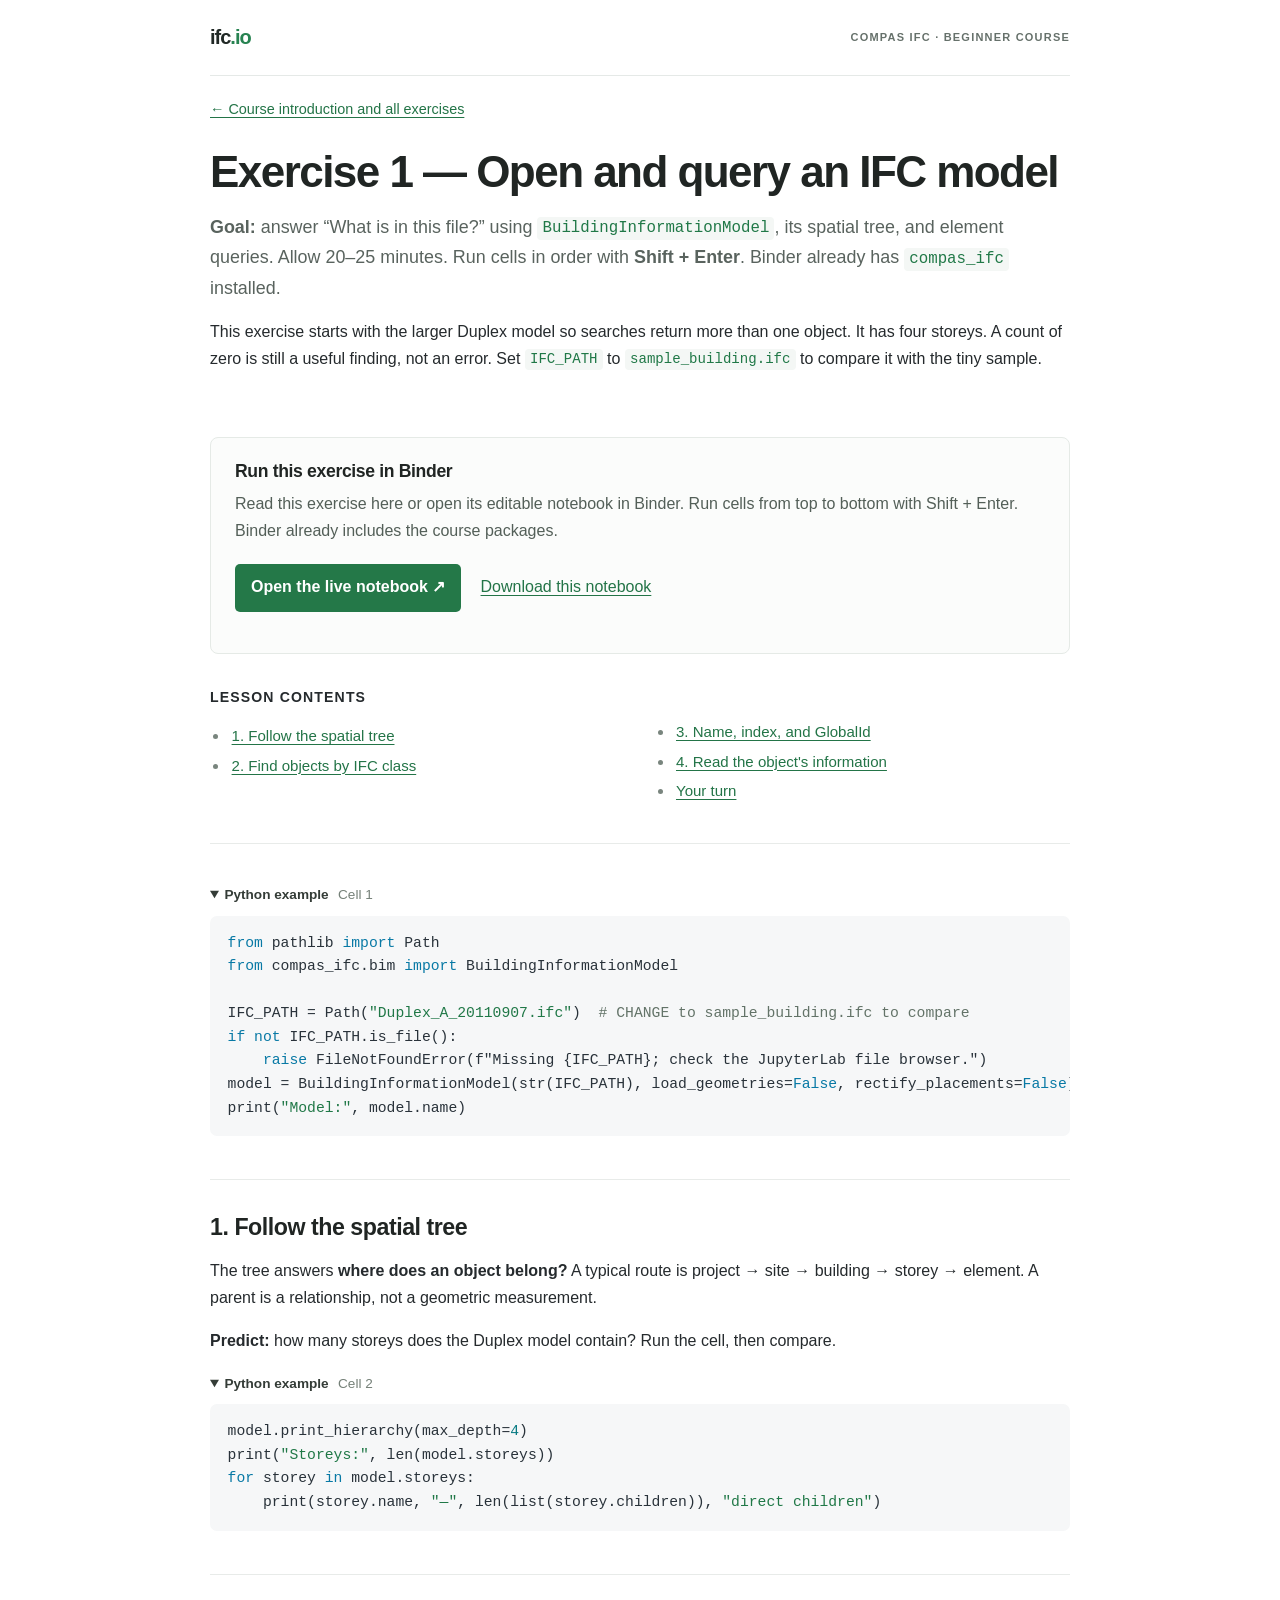
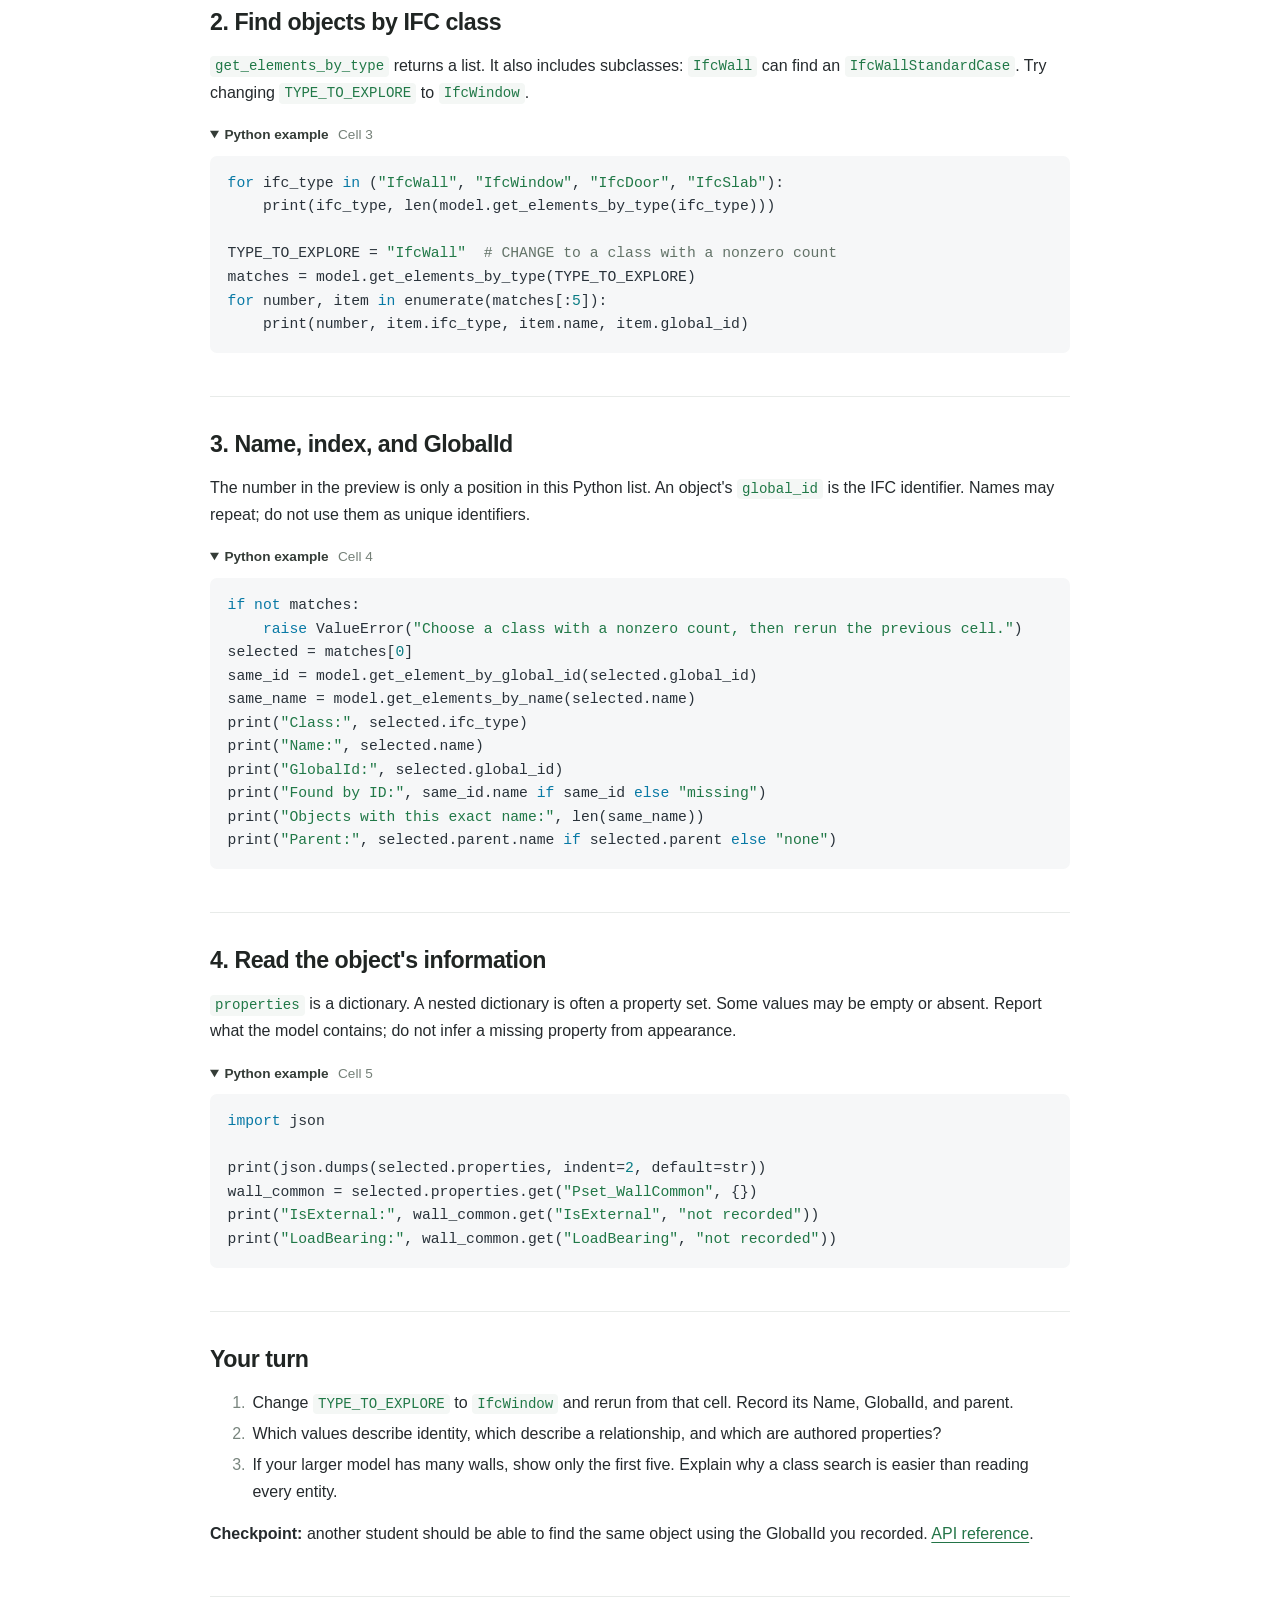
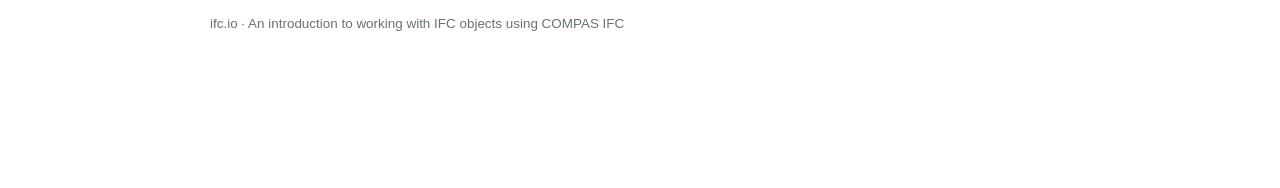
==== site/01_open_and_query.html @ 611ffff2 "Add browser-based COMPAS IFC exercise course" ====
<!doctype html>
<html lang="en">
<head>
  <meta charset="utf-8">
  <meta name="viewport" content="width=device-width, initial-scale=1">
  <meta http-equiv="Content-Security-Policy" content="default-src 'none'; style-src 'self'; img-src 'self' data:; base-uri 'none'; form-action 'none'; frame-ancestors 'none'">
  <meta name="referrer" content="no-referrer">
  <meta name="description" content="A beginner browser course for exploring, editing, viewing, and checking IFC objects with COMPAS IFC.">
  <title>ifc.io — Learn to work with IFC objects</title>
  <link rel="stylesheet" href="style.css">
</head>
<body>
  <main>
    <a class="skip-link" href="#lesson">Skip to lesson</a>
    <div class="sitebar"><a class="brand" href="index.html">ifc<span>.io</span></a><small>COMPAS IFC · Beginner course</small></div>
    <p class="back-link"><a href="index.html">← Course introduction and all exercises</a></p>
    <header class="hero"><h1>Exercise 1 — Open and query an IFC model</h1>
<p><strong>Goal:</strong> answer “What is in this file?” using <code>BuildingInformationModel</code>, its spatial tree, and element queries. Allow 20–25 minutes. Run cells in order with <strong>Shift + Enter</strong>. Binder already has <code>compas_ifc</code> installed.</p>
<p>This exercise starts with the larger Duplex model so searches return more than one object. It has four storeys. A count of zero is still a useful finding, not an error. Set <code>IFC_PATH</code> to <code>sample_building.ifc</code> to compare it with the tiny sample.</p></header>
    <section class="start" aria-labelledby="start-title">
      <h2 id="start-title">Run this exercise in Binder</h2>
      <p>Read this exercise here or open its editable notebook in Binder. Run cells from top to bottom with Shift + Enter. Binder already includes the course packages.</p>
      <div class="downloads"><a class="launch" href="https://mybinder.org/v2/gh/savino-di-noi/compas_ifc_ulb.io/main?urlpath=lab/tree/01_open_and_query.ipynb" rel="noopener noreferrer">Open the live notebook ↗</a><a href="01_open_and_query.ipynb" download>Download this notebook</a></div>
    </section>

    <nav aria-label="Lesson contents"><strong>Lesson contents</strong><ul><li><a href="#section-1">1. Follow the spatial tree</a></li><li><a href="#section-2">2. Find objects by IFC class</a></li><li><a href="#section-3">3. Name, index, and GlobalId</a></li><li><a href="#section-4">4. Read the object's information</a></li><li><a href="#section-5">Your turn</a></li></ul></nav>
    <article id="lesson">
    <details class="code-cell" open><summary>Python example <span>Cell 1</span></summary><pre><code><span class="tok-keyword">from</span> pathlib <span class="tok-keyword">import</span> Path
<span class="tok-keyword">from</span> compas_ifc.bim <span class="tok-keyword">import</span> BuildingInformationModel

IFC_PATH = Path(<span class="tok-string">"Duplex_A_20110907.ifc"</span>)  <span class="tok-comment"># CHANGE to sample_building.ifc to compare</span>
<span class="tok-keyword">if</span> <span class="tok-keyword">not</span> IFC_PATH.is_file():
    <span class="tok-keyword">raise</span> FileNotFoundError(f"Missing {IFC_PATH}; check the JupyterLab file browser.")
model = BuildingInformationModel(str(IFC_PATH), load_geometries=<span class="tok-keyword">False</span>, rectify_placements=<span class="tok-keyword">False</span>)
print(<span class="tok-string">"Model:"</span>, model.name)</code></pre></details>
<h2 id="section-1">1. Follow the spatial tree</h2>
<p>The tree answers <strong>where does an object belong?</strong> A typical route is project → site → building → storey → element. A parent is a relationship, not a geometric measurement.</p>
<p><strong>Predict:</strong> how many storeys does the Duplex model contain? Run the cell, then compare.</p>
<details class="code-cell" open><summary>Python example <span>Cell 2</span></summary><pre><code>model.print_hierarchy(max_depth=<span class="tok-number">4</span>)
print(<span class="tok-string">"Storeys:"</span>, len(model.storeys))
<span class="tok-keyword">for</span> storey <span class="tok-keyword">in</span> model.storeys:
    print(storey.name, <span class="tok-string">"—"</span>, len(list(storey.children)), <span class="tok-string">"direct children"</span>)</code></pre></details>
<h2 id="section-2">2. Find objects by IFC class</h2>
<p><code>get_elements_by_type</code> returns a list. It also includes subclasses: <code>IfcWall</code> can find an <code>IfcWallStandardCase</code>. Try changing <code>TYPE_TO_EXPLORE</code> to <code>IfcWindow</code>.</p>
<details class="code-cell" open><summary>Python example <span>Cell 3</span></summary><pre><code><span class="tok-keyword">for</span> ifc_type <span class="tok-keyword">in</span> (<span class="tok-string">"IfcWall"</span>, <span class="tok-string">"IfcWindow"</span>, <span class="tok-string">"IfcDoor"</span>, <span class="tok-string">"IfcSlab"</span>):
    print(ifc_type, len(model.get_elements_by_type(ifc_type)))

TYPE_TO_EXPLORE = <span class="tok-string">"IfcWall"</span>  <span class="tok-comment"># CHANGE to a class with a nonzero count</span>
matches = model.get_elements_by_type(TYPE_TO_EXPLORE)
<span class="tok-keyword">for</span> number, item <span class="tok-keyword">in</span> enumerate(matches[:<span class="tok-number">5</span>]):
    print(number, item.ifc_type, item.name, item.global_id)</code></pre></details>
<h2 id="section-3">3. Name, index, and GlobalId</h2>
<p>The number in the preview is only a position in this Python list. An object's <code>global_id</code> is the IFC identifier. Names may repeat; do not use them as unique identifiers.</p>
<details class="code-cell" open><summary>Python example <span>Cell 4</span></summary><pre><code><span class="tok-keyword">if</span> <span class="tok-keyword">not</span> matches:
    <span class="tok-keyword">raise</span> ValueError(<span class="tok-string">"Choose a class with a nonzero count, then rerun the previous cell."</span>)
selected = matches[<span class="tok-number">0</span>]
same_id = model.get_element_by_global_id(selected.global_id)
same_name = model.get_elements_by_name(selected.name)
print(<span class="tok-string">"Class:"</span>, selected.ifc_type)
print(<span class="tok-string">"Name:"</span>, selected.name)
print(<span class="tok-string">"GlobalId:"</span>, selected.global_id)
print(<span class="tok-string">"Found by ID:"</span>, same_id.name <span class="tok-keyword">if</span> same_id <span class="tok-keyword">else</span> <span class="tok-string">"missing"</span>)
print(<span class="tok-string">"Objects with this exact name:"</span>, len(same_name))
print(<span class="tok-string">"Parent:"</span>, selected.parent.name <span class="tok-keyword">if</span> selected.parent <span class="tok-keyword">else</span> <span class="tok-string">"none"</span>)</code></pre></details>
<h2 id="section-4">4. Read the object's information</h2>
<p><code>properties</code> is a dictionary. A nested dictionary is often a property set. Some values may be empty or absent. Report what the model contains; do not infer a missing property from appearance.</p>
<details class="code-cell" open><summary>Python example <span>Cell 5</span></summary><pre><code><span class="tok-keyword">import</span> json

print(json.dumps(selected.properties, indent=<span class="tok-number">2</span>, default=str))
wall_common = selected.properties.get(<span class="tok-string">"Pset_WallCommon"</span>, {})
print(<span class="tok-string">"IsExternal:"</span>, wall_common.get(<span class="tok-string">"IsExternal"</span>, <span class="tok-string">"not recorded"</span>))
print(<span class="tok-string">"LoadBearing:"</span>, wall_common.get(<span class="tok-string">"LoadBearing"</span>, <span class="tok-string">"not recorded"</span>))</code></pre></details>
<h2 id="section-5">Your turn</h2>
<ol><li>Change <code>TYPE_TO_EXPLORE</code> to <code>IfcWindow</code> and rerun from that cell. Record its Name, GlobalId, and parent.</li><li>Which values describe identity, which describe a relationship, and which are authored properties?</li><li>If your larger model has many walls, show only the first five. Explain why a class search is easier than reading every entity.</li></ol>
<p><strong>Checkpoint:</strong> another student should be able to find the same object using the GlobalId you recorded. <a href="https://compas.dev/compas_ifc/latest/tutorials/01_open_a_model.html">API reference</a>.</p>
    </article>
    <footer class="footer">ifc.io · An introduction to working with IFC objects using COMPAS IFC</footer>
  </main>
</body>
</html>
---- site/style.css ----
:root {
  color-scheme: light;
  font-family: Inter, -apple-system, BlinkMacSystemFont, "Segoe UI", sans-serif;
}

* { box-sizing: border-box; }
html { scroll-behavior: smooth; }

body {
  margin: 0;
  background: #fff;
  color: #252a2d;
  font-size: 16px;
  line-height: 1.68;
}

main {
  width: min(100% - 3rem, 860px);
  margin: 0 auto;
  padding: 0 0 5rem;
}

.sitebar {
  display: flex;
  justify-content: space-between;
  align-items: center;
  gap: 1rem;
  min-height: 76px;
  border-bottom: 1px solid #e5e9e7;
}

.brand {
  color: #202825;
  font-size: 20px;
  font-weight: 750;
  letter-spacing: -.05em;
  text-decoration: none;
}
.brand span { color: #278351; }
.sitebar small {
  color: #66716b;
  font-size: 11px;
  font-weight: 700;
  letter-spacing: .11em;
  text-transform: uppercase;
}

.hero { padding: 3.3rem 0 1.5rem; }
.hero h1 {
  margin: 0 0 1rem;
  font-size: clamp(2rem, 5vw, 2.75rem);
  letter-spacing: -.035em;
  line-height: 1.12;
}
.hero p:first-of-type { color: #59635e; font-size: 1.12rem; }
h1, h2, h3 { color: #202523; line-height: 1.3; }
h2 {
  margin: 2.7rem 0 1rem;
  padding-top: 2rem;
  border-top: 1px solid #e8ebe9;
  font-size: 1.45rem;
  letter-spacing: -.02em;
  scroll-margin-top: 1rem;
}
article > h2:first-child { margin-top: 0; padding-top: 0; border-top: 0; }
h3 { margin: 1.8rem 0 .65rem; font-size: 1.08rem; }
p, ul, ol { margin: 0 0 1rem; }
li { padding-left: .15rem; margin: .25rem 0; }
li::marker { color: #79857e; }

a { color: #237447; text-underline-offset: .2em; }
a:hover { color: #145d35; }
a:focus-visible, summary:focus-visible { outline: 3px solid #7bc59a; outline-offset: 4px; }

code {
  font-family: ui-monospace, SFMono-Regular, Consolas, "Liberation Mono", monospace;
  font-size: .88em;
  color: #207847;
  background: #f4f7f5;
  border-radius: 4px;
  padding: .15rem .32rem;
}
pre {
  margin: 0;
  padding: 1rem 1.1rem;
  overflow-x: auto;
  border-radius: 7px;
  background: #f6f7f8;
  color: #29323a;
  font-size: .92rem;
  line-height: 1.6;
  tab-size: 4;
}
pre code { background: none; color: inherit; padding: 0; font-size: inherit; }
.tok-string { color: #207847; }
.tok-number { color: #087b83; }
.tok-keyword { color: #0879a5; }
.tok-comment { color: #637368; }

.start {
  margin: 1.5rem 0 2rem;
  padding: 1.4rem 1.5rem;
  border: 1px solid #e5eae6;
  border-radius: 8px;
  background: #fbfcfb;
}
.start h2 { margin: 0 0 .5rem; padding: 0; border: 0; font-size: 1.1rem; }
.start p { color: #535f58; }
.back-link { margin: 1.3rem 0 -1.7rem; font-size: .9rem; }
.course-list { margin: 2.4rem 0; }
.course-list h2 { margin: 0 0 1rem; padding: 0; border: 0; }
.course-list ol { display: grid; gap: .75rem; padding: 0; list-style: none; }
.course-card { margin: 0; padding: 1rem 1.2rem; border: 1px solid #e5eae6; border-radius: 7px; }
.course-card h3 { margin: 0 0 .2rem; font-size: 1rem; }
.course-card p { margin: 0 0 .55rem; color: #59635e; font-size: .92rem; }
.course-card div { display: flex; flex-wrap: wrap; gap: .4rem 1.3rem; font-size: .88rem; font-weight: 650; }
.downloads {
  display: flex;
  flex-wrap: wrap;
  align-items: center;
  gap: .9rem 1.2rem;
  margin: 1.2rem 0;
}
.launch {
  display: inline-flex;
  align-items: center;
  padding: .65rem 1rem;
  border-radius: 5px;
  background: #247848;
  color: white;
  font-weight: 650;
  text-decoration: none;
}
.launch:hover { color: white; background: #175c35; }
.steps { padding-left: 1.35rem; margin-bottom: 0; font-size: .94rem; }

nav {
  margin: 2rem 0 2.5rem;
  padding: 0 0 1.5rem;
  border-bottom: 1px solid #e8ebe9;
}
nav > strong {
  display: block;
  margin-bottom: .6rem;
  font-size: .88rem;
  text-transform: uppercase;
  letter-spacing: .08em;
}
nav ul { columns: 2; column-gap: 3rem; padding-left: 1.2rem; font-size: .94rem; }
nav li { break-inside: avoid; }
.code-cell { margin: 1.1rem 0 1.8rem; }
.code-cell summary {
  cursor: pointer;
  margin-bottom: .55rem;
  color: #343c37;
  font-size: .85rem;
  font-weight: 700;
}
.code-cell summary span { margin-left: .35rem; color: #758078; font-weight: 500; }
.footer {
  margin-top: 3rem;
  padding-top: 1rem;
  border-top: 1px solid #e8ebe9;
  color: #69736d;
  font-size: .84rem;
}
.skip-link {
  position: absolute;
  top: -100px;
  left: 1rem;
  padding: .5rem;
  background: white;
  z-index: 2;
}
.skip-link:focus { top: .5rem; }

@media (max-width: 600px) {
  main { width: min(100% - 2rem, 860px); }
  .sitebar { min-height: 62px; }
  .sitebar small { font-size: 10px; }
  .hero { padding-top: 2rem; }
  nav ul { columns: 1; }
  .start { padding: 1rem; }
}

@media print {
  body { color: black; }
  main { width: 100%; padding: 0; }
  .sitebar, nav, .downloads, .skip-link { display: none; }
  .hero { padding: 0; }
  .start { border: 0; padding: 0; }
  pre { white-space: pre-wrap; overflow: visible; }
  .code-cell { break-inside: avoid; }
}
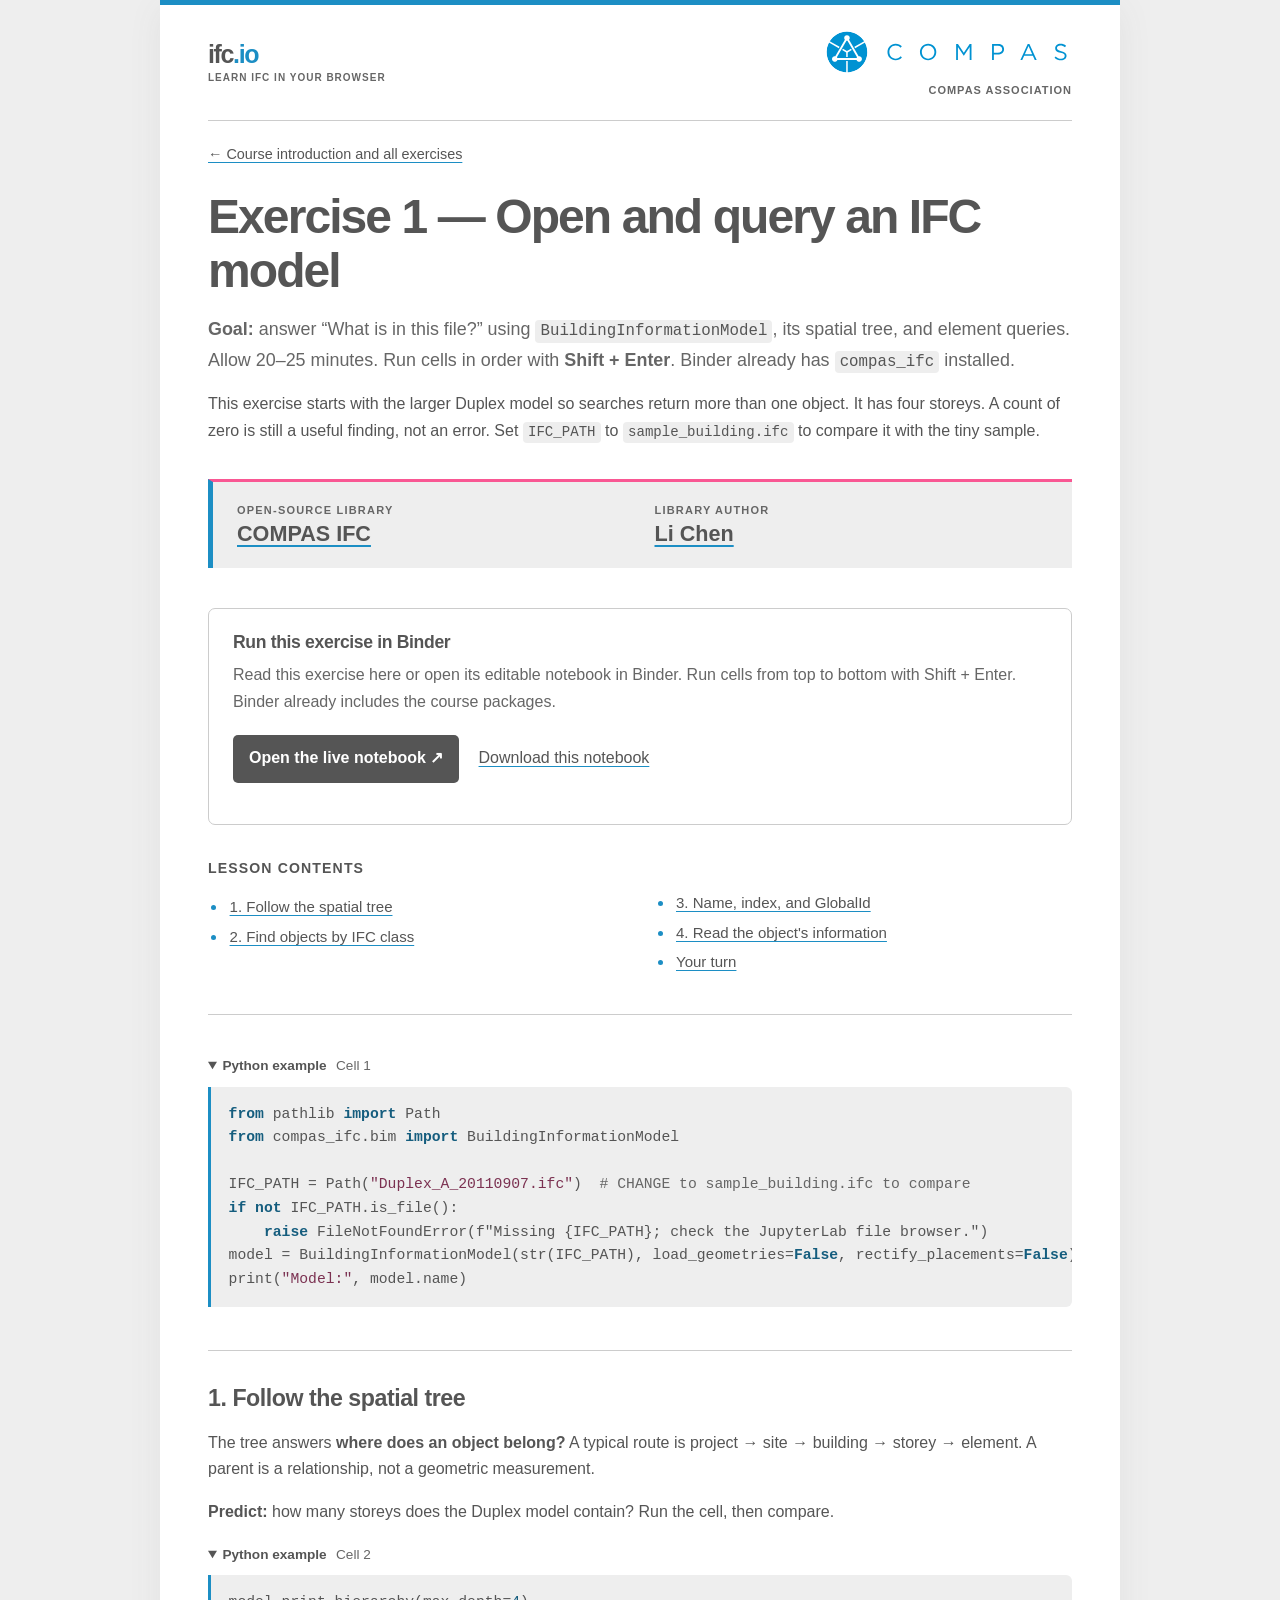
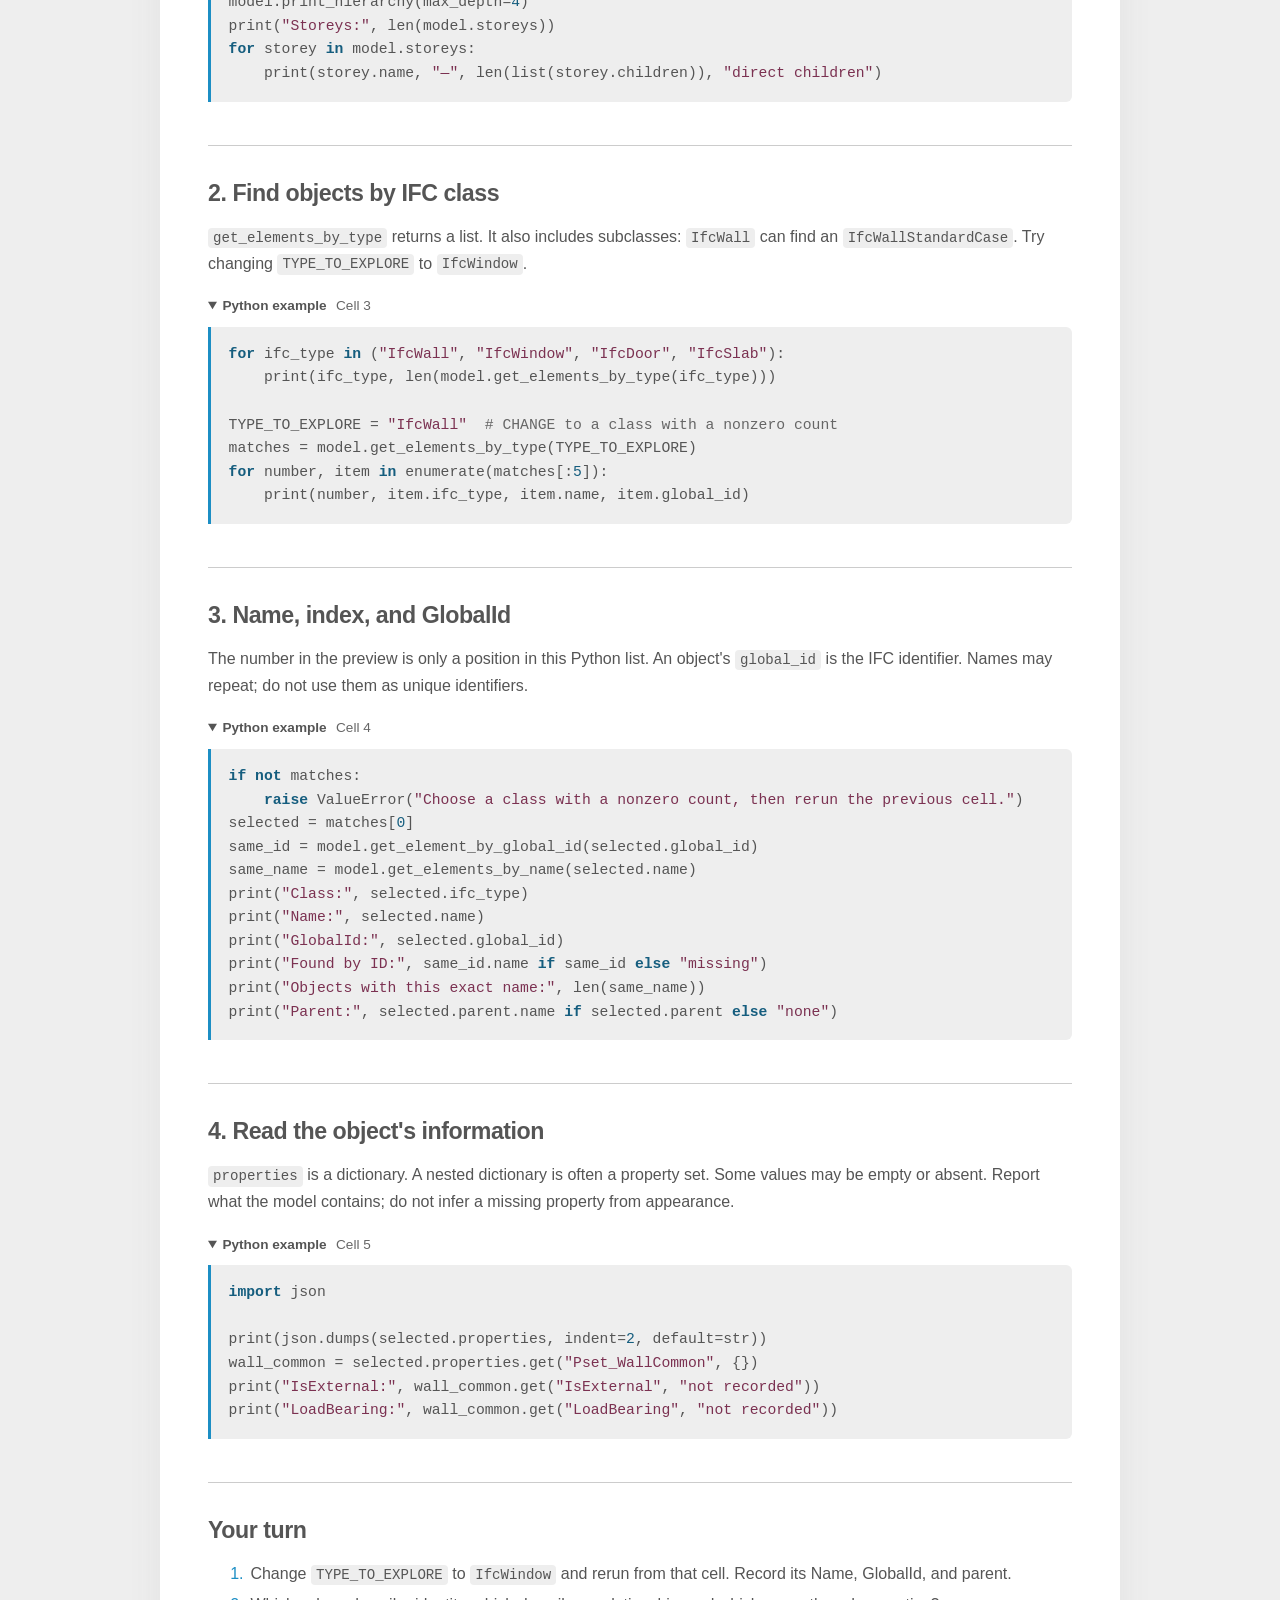
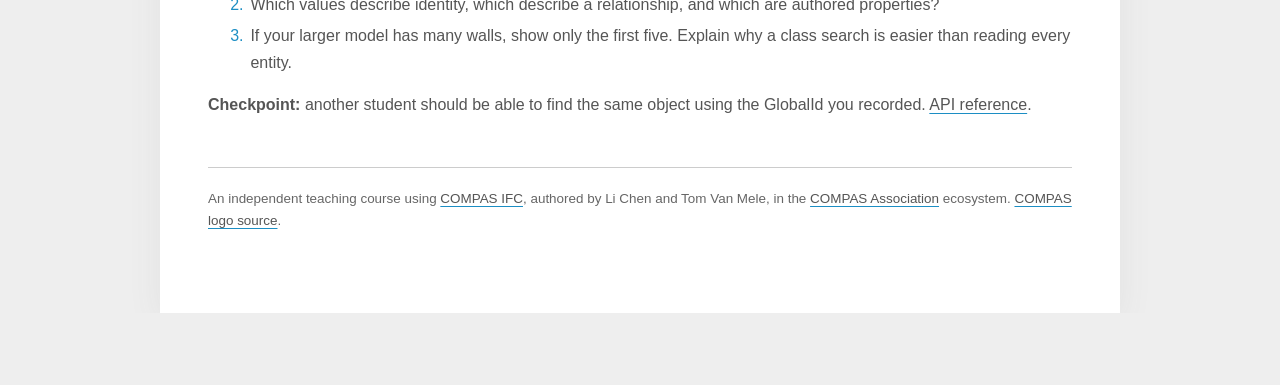
==== commit 08046364: "Apply course palette and credit COMPAS IFC authors" ====
--- a/site/01_open_and_query.html
+++ b/site/01_open_and_query.html
@@ -12,11 +12,22 @@
 <body>
   <main>
     <a class="skip-link" href="#lesson">Skip to lesson</a>
-    <div class="sitebar"><a class="brand" href="index.html">ifc<span>.io</span></a><small>COMPAS IFC · Beginner course</small></div>
+    <div class="sitebar">
+      <a class="brand" href="index.html"><span class="brand-name">ifc<span>.io</span></span><small>Learn IFC in your browser</small></a>
+      <a class="association" href="https://compas.dev/" rel="noopener noreferrer" aria-label="Visit the COMPAS Association website">
+        <img src="assets/compas_default.svg" alt="COMPAS logo" width="251" height="52">
+        <span>COMPAS Association</span>
+      </a>
+    </div>
     <p class="back-link"><a href="index.html">← Course introduction and all exercises</a></p>
     <header class="hero"><h1>Exercise 1 — Open and query an IFC model</h1>
 <p><strong>Goal:</strong> answer “What is in this file?” using <code>BuildingInformationModel</code>, its spatial tree, and element queries. Allow 20–25 minutes. Run cells in order with <strong>Shift + Enter</strong>. Binder already has <code>compas_ifc</code> installed.</p>
-<p>This exercise starts with the larger Duplex model so searches return more than one object. It has four storeys. A count of zero is still a useful finding, not an error. Set <code>IFC_PATH</code> to <code>sample_building.ifc</code> to compare it with the tiny sample.</p></header>
+<p>This exercise starts with the larger Duplex model so searches return more than one object. It has four storeys. A count of zero is still a useful finding, not an error. Set <code>IFC_PATH</code> to <code>sample_building.ifc</code> to compare it with the tiny sample.</p>
+      <div class="library-credit" aria-label="COMPAS IFC library attribution">
+        <div><span class="credit-label">Open-source library</span><strong><a href="https://compas.dev/compas_ifc/latest/" rel="noopener noreferrer">COMPAS IFC</a></strong></div>
+        <div><span class="credit-label">Library author</span><strong><a href="https://github.com/compas-dev/compas_ifc/blob/main/CITATION.cff" rel="noopener noreferrer">Li Chen</a></strong></div>
+      </div>
+    </header>
     <section class="start" aria-labelledby="start-title">
       <h2 id="start-title">Run this exercise in Binder</h2>
       <p>Read this exercise here or open its editable notebook in Binder. Run cells from top to bottom with Shift + Enter. Binder already includes the course packages.</p>
@@ -74,7 +85,7 @@
 <ol><li>Change <code>TYPE_TO_EXPLORE</code> to <code>IfcWindow</code> and rerun from that cell. Record its Name, GlobalId, and parent.</li><li>Which values describe identity, which describe a relationship, and which are authored properties?</li><li>If your larger model has many walls, show only the first five. Explain why a class search is easier than reading every entity.</li></ol>
 <p><strong>Checkpoint:</strong> another student should be able to find the same object using the GlobalId you recorded. <a href="https://compas.dev/compas_ifc/latest/tutorials/01_open_a_model.html">API reference</a>.</p>
     </article>
-    <footer class="footer">ifc.io · An introduction to working with IFC objects using COMPAS IFC</footer>
+    <footer class="footer">An independent teaching course using <a href="https://compas.dev/compas_ifc/latest/">COMPAS IFC</a>, authored by Li Chen and Tom Van Mele, in the <a href="https://compas.dev/">COMPAS Association</a> ecosystem. <a href="https://github.com/compas-dev/compas-graphics">COMPAS logo source</a>.</footer>
   </main>
 </body>
 </html>
--- a/site/style.css
+++ b/site/style.css
@@ -1,63 +1,107 @@
 :root {
   color-scheme: light;
   font-family: Inter, -apple-system, BlinkMacSystemFont, "Segoe UI", sans-serif;
+  --brg-blue: #1c8ec4;
+  --highlight: #f95793;
+  --background: #eeeeee;
+  --emphasis-light: #cccccc;
+  --emphasis-medium: #666666;
+  --emphasis-dark: #555555;
 }
 
 * { box-sizing: border-box; }
 html { scroll-behavior: smooth; }
-
 body {
   margin: 0;
-  background: #fff;
-  color: #252a2d;
+  background: var(--background);
+  color: var(--emphasis-dark);
   font-size: 16px;
   line-height: 1.68;
 }
-
 main {
-  width: min(100% - 3rem, 860px);
+  width: min(100% - 2rem, 960px);
   margin: 0 auto;
-  padding: 0 0 5rem;
-}
-
+  padding: 0 3rem 5rem;
+  background: #fff;
+  border-top: 5px solid var(--brg-blue);
+  box-shadow: 0 8px 32px rgb(85 85 85 / 8%);
+}
 .sitebar {
   display: flex;
   justify-content: space-between;
   align-items: center;
-  gap: 1rem;
-  min-height: 76px;
-  border-bottom: 1px solid #e5e9e7;
-}
-
+  gap: 2rem;
+  min-height: 116px;
+  border-bottom: 1px solid var(--emphasis-light);
+}
 .brand {
-  color: #202825;
-  font-size: 20px;
-  font-weight: 750;
-  letter-spacing: -.05em;
+  display: flex;
+  flex-direction: column;
+  color: var(--emphasis-dark);
+  font-size: 25px;
+  font-weight: 780;
+  letter-spacing: -.055em;
+  line-height: 1.05;
   text-decoration: none;
 }
-.brand span { color: #278351; }
-.sitebar small {
-  color: #66716b;
+.brand-name span { color: var(--brg-blue); }
+.brand small {
+  margin-top: .35rem;
+  color: var(--emphasis-medium);
+  font-size: 10px;
+  font-weight: 700;
+  letter-spacing: .1em;
+  text-transform: uppercase;
+}
+.association {
+  display: flex;
+  flex-direction: column;
+  align-items: flex-end;
+  gap: .2rem;
+  color: var(--emphasis-medium);
+  text-decoration: none;
+}
+.association img { display: block; width: 251px; height: 52px; }
+.association span {
   font-size: 11px;
   font-weight: 700;
-  letter-spacing: .11em;
-  text-transform: uppercase;
-}
-
-.hero { padding: 3.3rem 0 1.5rem; }
+  letter-spacing: .09em;
+  text-transform: uppercase;
+}
+.hero { padding: 3.2rem 0 2rem; }
 .hero h1 {
   margin: 0 0 1rem;
-  font-size: clamp(2rem, 5vw, 2.75rem);
-  letter-spacing: -.035em;
-  line-height: 1.12;
-}
-.hero p:first-of-type { color: #59635e; font-size: 1.12rem; }
-h1, h2, h3 { color: #202523; line-height: 1.3; }
+  color: var(--emphasis-dark);
+  font-size: clamp(2.1rem, 5vw, 3rem);
+  letter-spacing: -.04em;
+  line-height: 1.13;
+}
+.hero > p:first-of-type { color: var(--emphasis-medium); font-size: 1.12rem; }
+.library-credit {
+  display: grid;
+  grid-template-columns: repeat(2, minmax(0, 1fr));
+  gap: 1.5rem;
+  margin-top: 2.1rem;
+  padding: 1.2rem 1.5rem;
+  border-left: 5px solid var(--brg-blue);
+  border-top: 3px solid var(--highlight);
+  background: var(--background);
+}
+.library-credit > div { display: flex; flex-direction: column; }
+.credit-label {
+  color: var(--emphasis-medium);
+  font-size: 11px;
+  font-weight: 700;
+  letter-spacing: .11em;
+  text-transform: uppercase;
+}
+.library-credit strong { font-size: 1.35rem; line-height: 1.35; }
+.library-credit a { color: var(--emphasis-dark); text-decoration-color: var(--brg-blue); }
+h1, h2, h3 { color: var(--emphasis-dark); line-height: 1.3; }
 h2 {
   margin: 2.7rem 0 1rem;
   padding-top: 2rem;
-  border-top: 1px solid #e8ebe9;
+  border-top: 1px solid var(--emphasis-light);
   font-size: 1.45rem;
   letter-spacing: -.02em;
   scroll-margin-top: 1rem;
@@ -66,17 +110,15 @@
 h3 { margin: 1.8rem 0 .65rem; font-size: 1.08rem; }
 p, ul, ol { margin: 0 0 1rem; }
 li { padding-left: .15rem; margin: .25rem 0; }
-li::marker { color: #79857e; }
-
-a { color: #237447; text-underline-offset: .2em; }
-a:hover { color: #145d35; }
-a:focus-visible, summary:focus-visible { outline: 3px solid #7bc59a; outline-offset: 4px; }
-
+li::marker { color: var(--brg-blue); }
+a { color: var(--emphasis-dark); text-decoration-color: var(--brg-blue); text-underline-offset: .2em; }
+a:hover { text-decoration-color: var(--highlight); text-decoration-thickness: 2px; }
+a:focus-visible, summary:focus-visible { outline: 3px solid var(--highlight); outline-offset: 4px; }
 code {
   font-family: ui-monospace, SFMono-Regular, Consolas, "Liberation Mono", monospace;
   font-size: .88em;
-  color: #207847;
-  background: #f4f7f5;
+  color: var(--emphasis-dark);
+  background: var(--background);
   border-radius: 4px;
   padding: .15rem .32rem;
 }
@@ -84,35 +126,36 @@
   margin: 0;
   padding: 1rem 1.1rem;
   overflow-x: auto;
-  border-radius: 7px;
-  background: #f6f7f8;
-  color: #29323a;
+  border-left: 3px solid var(--brg-blue);
+  border-radius: 0 6px 6px 0;
+  background: var(--background);
+  color: var(--emphasis-dark);
   font-size: .92rem;
   line-height: 1.6;
   tab-size: 4;
 }
 pre code { background: none; color: inherit; padding: 0; font-size: inherit; }
-.tok-string { color: #207847; }
-.tok-number { color: #087b83; }
-.tok-keyword { color: #0879a5; }
-.tok-comment { color: #637368; }
-
+.tok-string { color: #7b3151; }
+.tok-number, .tok-keyword { color: #155d7e; }
+.tok-keyword { font-weight: 650; }
+.tok-comment { color: var(--emphasis-medium); }
 .start {
-  margin: 1.5rem 0 2rem;
+  margin: .5rem 0 2rem;
   padding: 1.4rem 1.5rem;
-  border: 1px solid #e5eae6;
-  border-radius: 8px;
-  background: #fbfcfb;
+  border: 1px solid var(--emphasis-light);
+  border-radius: 7px;
+  background: #fff;
 }
 .start h2 { margin: 0 0 .5rem; padding: 0; border: 0; font-size: 1.1rem; }
-.start p { color: #535f58; }
+.start p { color: var(--emphasis-medium); }
 .back-link { margin: 1.3rem 0 -1.7rem; font-size: .9rem; }
 .course-list { margin: 2.4rem 0; }
 .course-list h2 { margin: 0 0 1rem; padding: 0; border: 0; }
 .course-list ol { display: grid; gap: .75rem; padding: 0; list-style: none; }
-.course-card { margin: 0; padding: 1rem 1.2rem; border: 1px solid #e5eae6; border-radius: 7px; }
+.course-card { margin: 0; padding: 1rem 1.2rem; border: 1px solid var(--emphasis-light); border-radius: 7px; }
+.course-card:hover { border-left: 4px solid var(--brg-blue); padding-left: calc(1.2rem - 3px); }
 .course-card h3 { margin: 0 0 .2rem; font-size: 1rem; }
-.course-card p { margin: 0 0 .55rem; color: #59635e; font-size: .92rem; }
+.course-card p { margin: 0 0 .55rem; color: var(--emphasis-medium); font-size: .92rem; }
 .course-card div { display: flex; flex-wrap: wrap; gap: .4rem 1.3rem; font-size: .88rem; font-weight: 650; }
 .downloads {
   display: flex;
@@ -126,18 +169,17 @@
   align-items: center;
   padding: .65rem 1rem;
   border-radius: 5px;
-  background: #247848;
-  color: white;
+  background: var(--emphasis-dark);
+  color: #fff;
   font-weight: 650;
   text-decoration: none;
 }
-.launch:hover { color: white; background: #175c35; }
+.launch:hover { color: #fff; background: var(--emphasis-medium); box-shadow: inset 0 -4px var(--highlight); }
 .steps { padding-left: 1.35rem; margin-bottom: 0; font-size: .94rem; }
-
 nav {
   margin: 2rem 0 2.5rem;
   padding: 0 0 1.5rem;
-  border-bottom: 1px solid #e8ebe9;
+  border-bottom: 1px solid var(--emphasis-light);
 }
 nav > strong {
   display: block;
@@ -152,16 +194,16 @@
 .code-cell summary {
   cursor: pointer;
   margin-bottom: .55rem;
-  color: #343c37;
+  color: var(--emphasis-dark);
   font-size: .85rem;
   font-weight: 700;
 }
-.code-cell summary span { margin-left: .35rem; color: #758078; font-weight: 500; }
+.code-cell summary span { margin-left: .35rem; color: var(--emphasis-medium); font-weight: 500; }
 .footer {
   margin-top: 3rem;
-  padding-top: 1rem;
-  border-top: 1px solid #e8ebe9;
-  color: #69736d;
+  padding-top: 1.2rem;
+  border-top: 1px solid var(--emphasis-light);
+  color: var(--emphasis-medium);
   font-size: .84rem;
 }
 .skip-link {
@@ -169,23 +211,30 @@
   top: -100px;
   left: 1rem;
   padding: .5rem;
-  background: white;
+  background: #fff;
   z-index: 2;
 }
 .skip-link:focus { top: .5rem; }
-
 @media (max-width: 600px) {
-  main { width: min(100% - 2rem, 860px); }
-  .sitebar { min-height: 62px; }
-  .sitebar small { font-size: 10px; }
+  main { width: 100%; padding: 0 1rem 3rem; }
+  .sitebar { gap: 1rem; min-height: 106px; }
+  .brand { font-size: 22px; }
+  .brand small { font-size: 9px; }
+  .association span { font-size: 9px; }
   .hero { padding-top: 2rem; }
+  .library-credit { gap: 1rem; padding: 1rem; }
+  .library-credit strong { font-size: 1.1rem; }
   nav ul { columns: 1; }
   .start { padding: 1rem; }
 }
-
+@media (max-width: 470px) {
+  .sitebar { align-items: flex-start; flex-direction: column; gap: .8rem; padding: 1rem 0; }
+  .association { align-items: flex-start; }
+  .library-credit { grid-template-columns: 1fr; }
+}
 @media print {
-  body { color: black; }
-  main { width: 100%; padding: 0; }
+  body { background: #fff; }
+  main { width: 100%; padding: 0; border: 0; box-shadow: none; }
   .sitebar, nav, .downloads, .skip-link { display: none; }
   .hero { padding: 0; }
   .start { border: 0; padding: 0; }
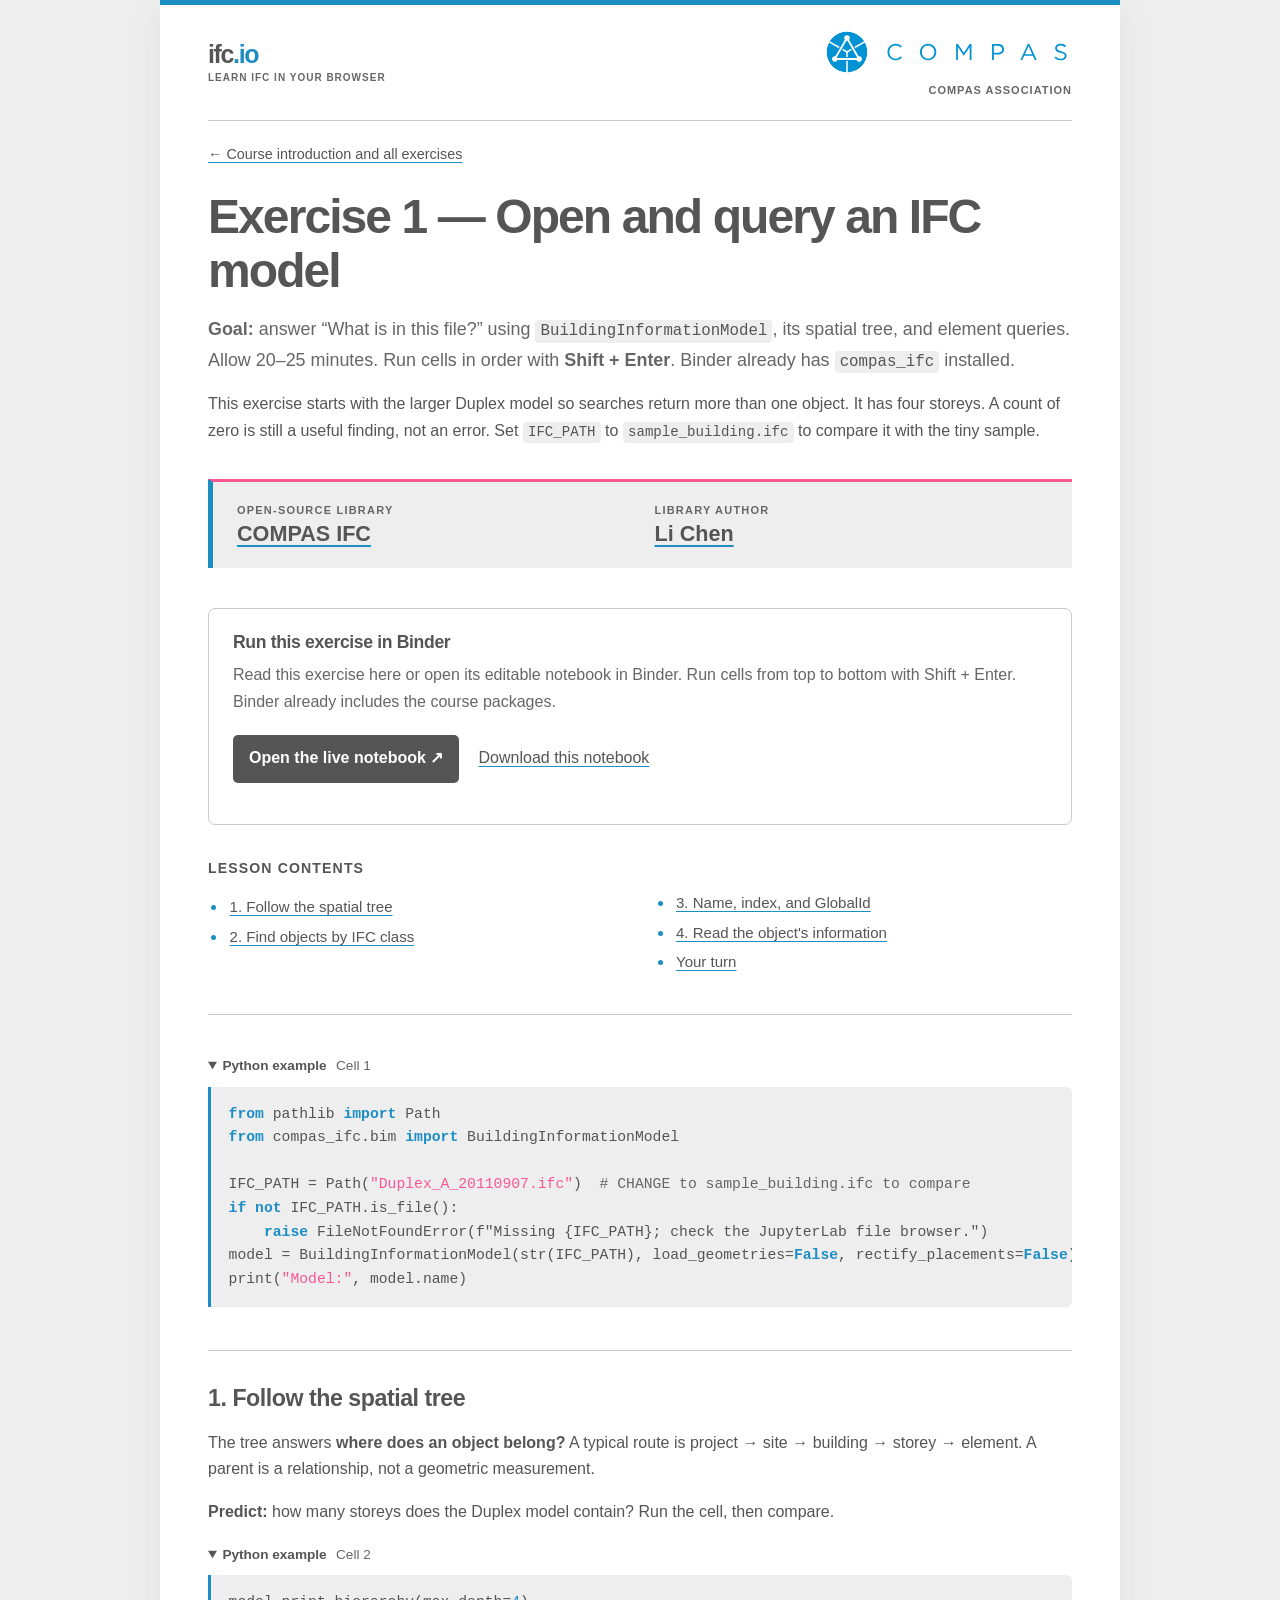
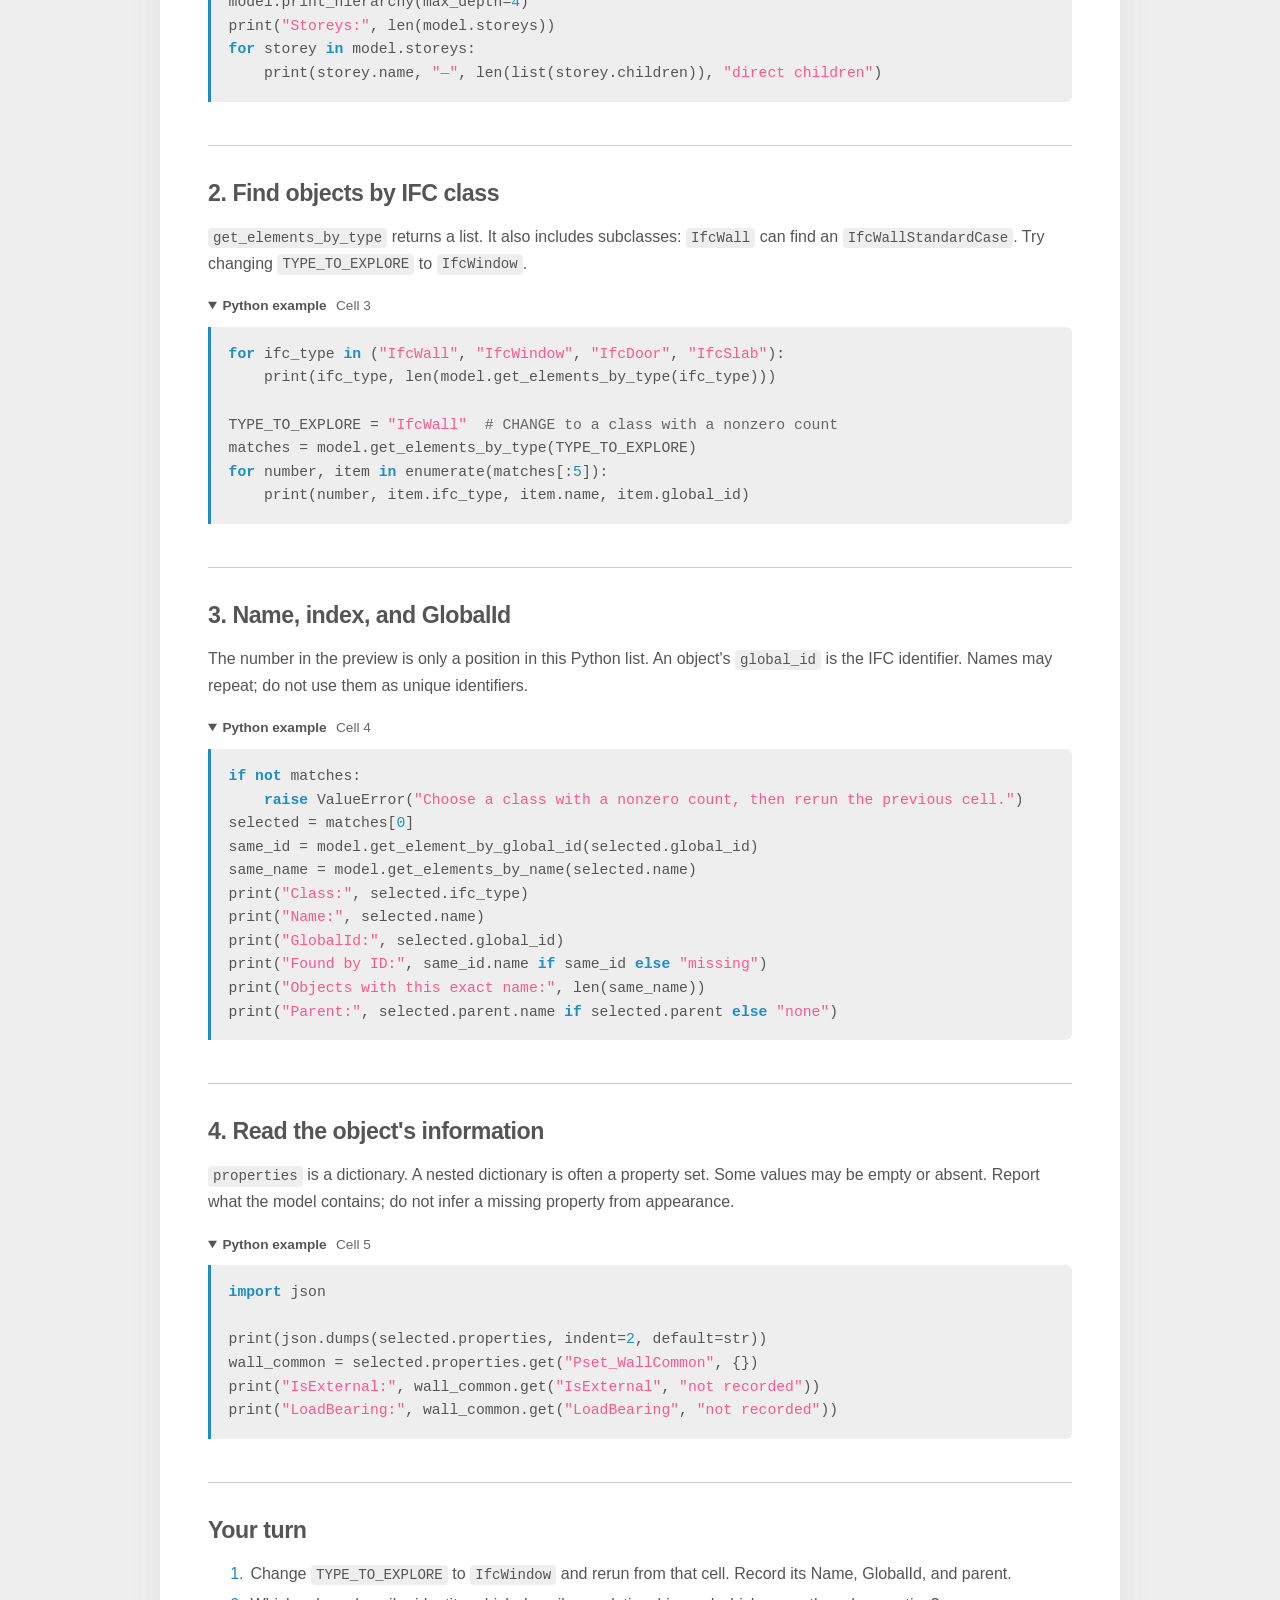
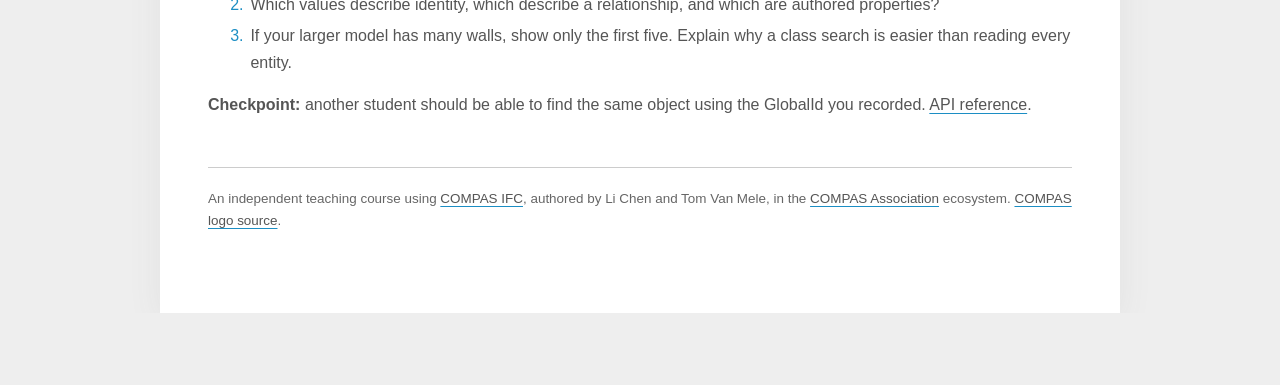
==== commit 781cc77d: "Refresh published course styles and version stylesheet URL" ====
--- a/site/01_open_and_query.html
+++ b/site/01_open_and_query.html
@@ -7,7 +7,7 @@
   <meta name="referrer" content="no-referrer">
   <meta name="description" content="A beginner browser course for exploring, editing, viewing, and checking IFC objects with COMPAS IFC.">
   <title>ifc.io — Learn to work with IFC objects</title>
-  <link rel="stylesheet" href="style.css">
+  <link rel="stylesheet" href="style.css?v=28ca712c68db">
 </head>
 <body>
   <main>
--- a/site/style.css
+++ b/site/style.css
@@ -135,8 +135,8 @@
   tab-size: 4;
 }
 pre code { background: none; color: inherit; padding: 0; font-size: inherit; }
-.tok-string { color: #7b3151; }
-.tok-number, .tok-keyword { color: #155d7e; }
+.tok-string { color: #f95793; }
+.tok-number, .tok-keyword { color: #1c8ec4; }
 .tok-keyword { font-weight: 650; }
 .tok-comment { color: var(--emphasis-medium); }
 .start {
